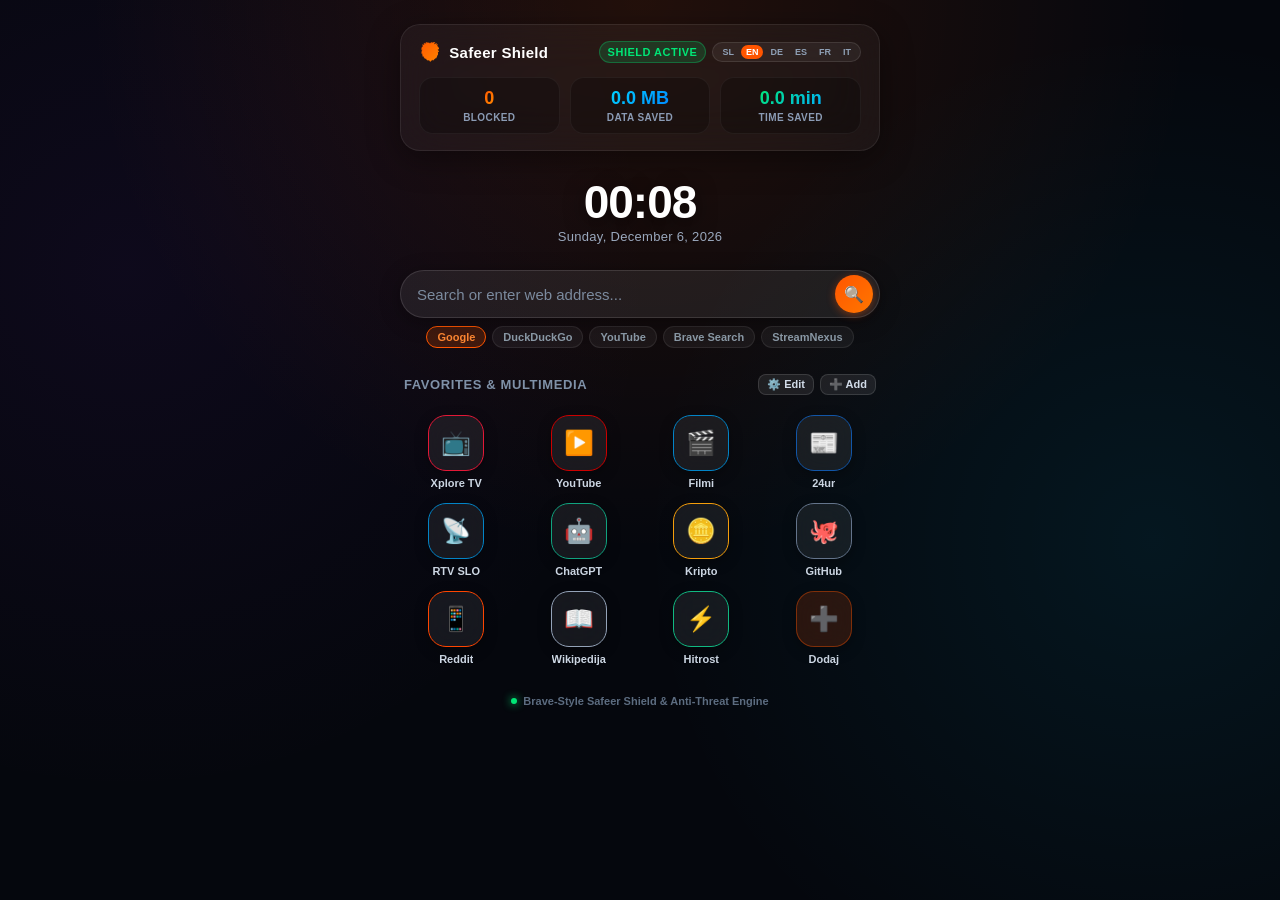
==== assets/brave_home.html @ 80abf590 "fix(security): cancel SSL errors, prevent file access, enforce HTTPS, and ground shield stats" ====
<!DOCTYPE html>
<html lang="sl">
<head>
    <meta charset="UTF-8">
    <meta name="viewport" content="width=device-width, initial-scale=1.0, user-scalable=no">
    <title>Safeer Browser - Začetna stran</title>
    <style>
        * {
            margin: 0;
            padding: 0;
            box-sizing: border-box;
            -webkit-tap-highlight-color: transparent;
            font-family: -apple-system, BlinkMacSystemFont, "Segoe UI", Roboto, Helvetica, Arial, sans-serif;
            user-select: none;
        }

        body {
            background-color: #05070d;
            background-image: 
                radial-gradient(circle at 50% 0%, rgba(255, 85, 0, 0.12) 0%, transparent 50%),
                radial-gradient(circle at 10% 30%, rgba(120, 40, 200, 0.08) 0%, transparent 40%),
                radial-gradient(circle at 90% 60%, rgba(0, 210, 255, 0.08) 0%, transparent 40%);
            color: #ffffff;
            min-height: 100vh;
            display: flex;
            flex-direction: column;
            align-items: center;
            padding: 24px 16px 40px 16px;
            overflow-x: hidden;
        }

        .container {
            width: 100%;
            max-width: 480px;
            display: flex;
            flex-direction: column;
            align-items: center;
            gap: 20px;
        }

        /* 🦁 Brave Shield Privacy Card */
        .shield-card {
            width: 100%;
            background: rgba(255, 255, 255, 0.04);
            backdrop-filter: blur(24px);
            -webkit-backdrop-filter: blur(24px);
            border: 1px solid rgba(255, 255, 255, 0.08);
            border-radius: 20px;
            padding: 16px 18px;
            box-shadow: 0 8px 32px rgba(0, 0, 0, 0.4);
            display: flex;
            flex-direction: column;
            gap: 14px;
        }

        .shield-header {
            display: flex;
            align-items: center;
            justify-content: space-between;
        }

        .shield-title {
            display: flex;
            align-items: center;
            gap: 8px;
            font-size: 15px;
            font-weight: 700;
            letter-spacing: 0.3px;
            color: #ffffff;
        }

        .shield-icon {
            font-size: 18px;
            background: linear-gradient(135deg, #ff5500, #ff8800);
            -webkit-background-clip: text;
            -webkit-text-fill-color: transparent;
        }

        .shield-badge {
            font-size: 11px;
            font-weight: 700;
            padding: 4px 8px;
            border-radius: 12px;
            background: rgba(0, 230, 118, 0.15);
            color: #00e676;
            border: 1px solid rgba(0, 230, 118, 0.3);
            text-transform: uppercase;
            letter-spacing: 0.5px;
        }

        .stats-grid {
            display: grid;
            grid-template-columns: repeat(3, 1fr);
            gap: 10px;
        }

        .stat-box {
            display: flex;
            flex-direction: column;
            align-items: center;
            text-align: center;
            background: rgba(0, 0, 0, 0.25);
            border: 1px solid rgba(255, 255, 255, 0.05);
            border-radius: 14px;
            padding: 10px 6px;
        }

        .stat-val {
            font-size: 18px;
            font-weight: 800;
            line-height: 1.2;
            margin-bottom: 2px;
        }

        .stat-val.ads {
            background: linear-gradient(135deg, #ff5500, #ff9100);
            -webkit-background-clip: text;
            -webkit-text-fill-color: transparent;
        }

        .stat-val.data {
            background: linear-gradient(135deg, #00d2ff, #0088ff);
            -webkit-background-clip: text;
            -webkit-text-fill-color: transparent;
        }

        .stat-val.time {
            background: linear-gradient(135deg, #00e676, #00b0ff);
            -webkit-background-clip: text;
            -webkit-text-fill-color: transparent;
        }

        .stat-lbl {
            font-size: 10px;
            font-weight: 600;
            color: #8b9bb4;
            text-transform: uppercase;
            letter-spacing: 0.4px;
        }

        /* 🕒 Clock & Date Widget */
        .clock-widget {
            display: flex;
            flex-direction: column;
            align-items: center;
            margin: 6px 0;
        }

        .clock-time {
            font-size: 46px;
            font-weight: 800;
            letter-spacing: -1px;
            color: #ffffff;
            text-shadow: 0 4px 20px rgba(0, 0, 0, 0.6);
            line-height: 1.1;
        }

        .clock-date {
            font-size: 13px;
            font-weight: 500;
            color: #9aa8bd;
            text-transform: capitalize;
            letter-spacing: 0.3px;
            margin-top: 2px;
        }

        /* 🔍 Search Widget */
        .search-card {
            width: 100%;
            display: flex;
            flex-direction: column;
            gap: 8px;
        }

        .search-bar-wrapper {
            position: relative;
            width: 100%;
            display: flex;
            align-items: center;
            background: rgba(255, 255, 255, 0.07);
            border: 1px solid rgba(255, 255, 255, 0.12);
            border-radius: 28px;
            padding: 4px 6px 4px 16px;
            box-shadow: 0 4px 20px rgba(0, 0, 0, 0.35);
            transition: all 0.2s ease;
        }

        .search-bar-wrapper:focus-within {
            border-color: #ff5500;
            background: rgba(255, 255, 255, 0.1);
            box-shadow: 0 0 20px rgba(255, 85, 0, 0.35);
        }

        .search-input {
            flex: 1;
            background: transparent;
            border: none;
            outline: none;
            color: #ffffff;
            font-size: 15px;
            font-weight: 500;
            padding: 8px 0;
            user-select: text;
        }

        .search-input::placeholder {
            color: #7b8a9e;
        }

        .search-btn {
            width: 38px;
            height: 38px;
            border-radius: 50%;
            background: linear-gradient(135deg, #ff5500, #ff7700);
            border: none;
            outline: none;
            color: #ffffff;
            font-size: 16px;
            display: flex;
            align-items: center;
            justify-content: center;
            cursor: pointer;
            box-shadow: 0 2px 8px rgba(255, 85, 0, 0.4);
            transition: transform 0.15s ease;
        }

        .search-btn:active {
            transform: scale(0.9);
        }

        .engine-chips {
            display: flex;
            align-items: center;
            justify-content: center;
            gap: 6px;
            flex-wrap: wrap;
        }

        .engine-chip {
            font-size: 11px;
            font-weight: 600;
            padding: 4px 10px;
            border-radius: 14px;
            background: rgba(255, 255, 255, 0.05);
            border: 1px solid rgba(255, 255, 255, 0.08);
            color: #8c9ba8;
            cursor: pointer;
            transition: all 0.15s ease;
        }

        .engine-chip.active {
            background: rgba(255, 85, 0, 0.2);
            border-color: #ff5500;
            color: #ff8833;
        }

        /* ⭐ Top Sites / Speed Dial Grid */
        .section-header {
            width: 100%;
            display: flex;
            align-items: center;
            justify-content: space-between;
            margin-top: 6px;
            padding: 0 4px;
        }

        .section-title {
            font-size: 13px;
            font-weight: 700;
            color: #7f91a8;
            text-transform: uppercase;
            letter-spacing: 0.6px;
        }

        .section-edit-btn {
            font-size: 11px;
            font-weight: 600;
            padding: 3px 8px;
            border-radius: 8px;
            background: rgba(255, 255, 255, 0.08);
            border: 1px solid rgba(255, 255, 255, 0.12);
            color: #d1dbe8;
            cursor: pointer;
            transition: all 0.15s ease;
        }

        .mob-lang-toggle {
            display: flex;
            gap: 2px;
            background: rgba(255, 255, 255, 0.06);
            padding: 2px 4px;
            border-radius: 999px;
            border: 1px solid rgba(255, 255, 255, 0.1);
        }

        .mob-lang-opt {
            font-size: 9px;
            font-weight: 700;
            color: #8fa0b5;
            padding: 2px 5px;
            border-radius: 999px;
            cursor: pointer;
            transition: all 0.15s ease;
        }

        .mob-lang-opt.active {
            background: #ff5500;
            color: #ffffff;
        }

        .section-edit-btn.active {
            background: rgba(255, 85, 0, 0.25);
            border-color: #ff5500;
            color: #ff8833;
        }

        .favorites-grid {
            width: 100%;
            display: grid;
            grid-template-columns: repeat(4, 1fr);
            gap: 14px 10px;
        }

        .favorite-tile {
            display: flex;
            flex-direction: column;
            align-items: center;
            gap: 6px;
            cursor: pointer;
            text-decoration: none;
            transition: transform 0.15s ease;
            position: relative;
        }

        .favorite-tile:active {
            transform: scale(0.92);
        }

        .tile-icon-wrapper {
            position: relative;
            width: 56px;
            height: 56px;
            border-radius: 18px;
            background: rgba(255, 255, 255, 0.06);
            backdrop-filter: blur(16px);
            border: 1px solid rgba(255, 255, 255, 0.1);
            display: flex;
            align-items: center;
            justify-content: center;
            font-size: 24px;
            box-shadow: 0 4px 14px rgba(0, 0, 0, 0.3);
            transition: all 0.2s ease;
        }

        .tile-delete-btn {
            position: absolute;
            top: -6px;
            right: -6px;
            width: 22px;
            height: 22px;
            border-radius: 50%;
            background: #ef4444;
            color: #ffffff;
            font-size: 11px;
            font-weight: 800;
            display: flex;
            align-items: center;
            justify-content: center;
            box-shadow: 0 2px 8px rgba(0, 0, 0, 0.6);
            border: 2px solid #05070d;
            z-index: 10;
        }

        .favorite-tile:hover .tile-icon-wrapper {
            border-color: rgba(255, 255, 255, 0.3);
            background: rgba(255, 255, 255, 0.1);
        }

        .tile-name {
            font-size: 11px;
            font-weight: 600;
            color: #d1dbe8;
            text-align: center;
            white-space: nowrap;
            overflow: hidden;
            text-overflow: ellipsis;
            max-width: 68px;
        }

        /* 🛡️ Footer Security Status */
        .footer-badge {
            margin-top: 10px;
            display: flex;
            align-items: center;
            gap: 6px;
            font-size: 11px;
            font-weight: 600;
            color: #5c6c80;
        }

        .pulse-dot {
            width: 6px;
            height: 6px;
            border-radius: 50%;
            background: #00e676;
            box-shadow: 0 0 8px #00e676;
            animation: pulse 2s infinite;
        }

        @keyframes pulse {
            0% { opacity: 0.4; }
            50% { opacity: 1; }
            100% { opacity: 0.4; }
        }
    </style>
</head>
<body>

<div class="container">

    <!-- 🦁 1. Brave Shield Dashboard Stats -->
    <div class="shield-card">
        <div class="shield-header">
            <div class="shield-title">
                <span class="shield-icon">🦁</span>
                <span>Safeer Shield</span>
            </div>
            <div style="display:flex; align-items:center; gap:6px;">
                <span class="shield-badge" data-i18n="shield_active">Zaščita aktivna</span>
                <div class="mob-lang-toggle">
                    <span class="mob-lang-opt active" data-lang="sl" onclick="setMobileLanguage('sl')">SL</span>
                    <span class="mob-lang-opt" data-lang="en" onclick="setMobileLanguage('en')">EN</span>
                    <span class="mob-lang-opt" data-lang="de" onclick="setMobileLanguage('de')">DE</span>
                    <span class="mob-lang-opt" data-lang="es" onclick="setMobileLanguage('es')">ES</span>
                    <span class="mob-lang-opt" data-lang="fr" onclick="setMobileLanguage('fr')">FR</span>
                    <span class="mob-lang-opt" data-lang="it" onclick="setMobileLanguage('it')">IT</span>
                </div>
            </div>
        </div>
        <div class="stats-grid">
            <div class="stat-box">
                <div class="stat-val ads" id="valAds">0</div>
                <div class="stat-lbl" data-i18n="lbl_blocked">Blokirano</div>
            </div>
            <div class="stat-box">
                <div class="stat-val data" id="valData">0.0 MB</div>
                <div class="stat-lbl" data-i18n="lbl_saved">Prihranek</div>
            </div>
            <div class="stat-box">
                <div class="stat-val time" id="valTime">0.0 min</div>
                <div class="stat-lbl" data-i18n="lbl_time">Prihranjen čas</div>
            </div>
        </div>
    </div>

    <!-- 🕒 2. Clock & Date Widget -->
    <div class="clock-widget">
        <div class="clock-time" id="clockTime">13:15</div>
        <div class="clock-date" id="clockDate">sobota, 29. avgust 2026</div>
    </div>

    <!-- 🔍 3. Omnibox / Search Widget -->
    <div class="search-card">
        <form class="search-bar-wrapper" id="searchForm" onsubmit="return handleSearch(event)">
            <input type="text" class="search-input" id="searchInput" placeholder="Iščite ali vnesite naslov spleta..." autocomplete="off" autocorrect="off">
            <button type="submit" class="search-btn">🔍</button>
        </form>
        <div class="engine-chips">
            <div class="engine-chip active" onclick="setEngine('google', this)">Google</div>
            <div class="engine-chip" onclick="setEngine('duckduckgo', this)">DuckDuckGo</div>
            <div class="engine-chip" onclick="setEngine('youtube', this)">YouTube</div>
            <div class="engine-chip" onclick="setEngine('brave', this)">Brave Search</div>
            <div class="engine-chip" onclick="setEngine('streamnexus', this)">StreamNexus</div>
        </div>
    </div>

    <!-- ⭐ 4. Priljubljene strani in multimedija -->
    <div class="section-header">
        <div class="section-title" data-i18n="fav_title">Priljubljene strani & multimedija</div>
        <div style="display:flex; gap:6px;">
            <button type="button" class="section-edit-btn" id="btnEditFavs" onclick="toggleEditFavorites()" data-i18n="btn_edit">⚙️ Uredi</button>
            <button type="button" class="section-edit-btn" onclick="addNewFavorite()" data-i18n="btn_add">➕ Dodaj</button>
        </div>
    </div>

    <div class="favorites-grid" id="favoritesGrid">
        <!-- Generirano dinamično iz shrambe -->
    </div>

    <!-- 🛡️ Footer -->
    <div class="footer-badge">
        <div class="pulse-dot"></div>
        <span>Brave-Style Safeer Shield & Anti-Threat Engine</span>
    </div>

</div>

<script>
    var currentEngine = 'google';

    function setEngine(engine, el) {
        currentEngine = engine;
        var chips = document.querySelectorAll('.engine-chip');
        chips.forEach(function(c) { c.classList.remove('active'); });
        if (el) el.classList.add('active');
        
        var input = document.getElementById('searchInput');
        if (engine === 'youtube') input.placeholder = 'Išči na YouTube...';
        else if (engine === 'streamnexus') input.placeholder = 'Išči filme in serije...';
        else if (engine === 'duckduckgo') input.placeholder = 'Zasebno iskanje DuckDuckGo...';
        else if (engine === 'brave') input.placeholder = 'Brave Search...';
        else input.placeholder = 'Iščite ali vnesite naslov spleta...';
        input.focus();
    }

    function handleSearch(e) {
        if (e) e.preventDefault();
        var q = document.getElementById('searchInput').value.trim();
        if (!q) return false;

        var targetUrl = '';
        if (q.startsWith('http://') || q.startsWith('https://')) {
            targetUrl = q;
        } else if (q.includes('.') && !q.includes(' ')) {
            targetUrl = 'https://' + q;
        } else {
            if (currentEngine === 'youtube') {
                targetUrl = 'https://m.youtube.com/results?search_query=' + encodeURIComponent(q);
            } else if (currentEngine === 'duckduckgo') {
                targetUrl = 'https://duckduckgo.com/?q=' + encodeURIComponent(q);
            } else if (currentEngine === 'brave') {
                targetUrl = 'https://search.brave.com/search?q=' + encodeURIComponent(q);
            } else if (currentEngine === 'streamnexus') {
                targetUrl = 'https://hydrahd.ws/search/' + encodeURIComponent(q);
            } else {
                targetUrl = 'https://www.google.com/search?q=' + encodeURIComponent(q);
            }
        }
        openUrl(targetUrl);
        return false;
    }

    function openUrl(url) {
        if (window.SafeerBridge && typeof window.SafeerBridge.navigate === 'function') {
            window.SafeerBridge.navigate(url);
        } else {
            window.location.href = url;
        }
    }

    // --- Dynamic Favorites & Multimedia Engine ---
    var isEditFavoritesMode = false;
    var defaultFavoritesList = [
        { title: "Xplore TV", url: "https://www.xploretv.si/livetv", mark: "📺", color: "#e31837" },
        { title: "YouTube", url: "https://www.youtube.com", mark: "▶️", color: "#cc0000" },
        { title: "Filmi", url: "https://hydrahd.ws/", mark: "🎬", color: "#0284c7" },
        { title: "24ur", url: "https://www.24ur.com", mark: "📰", color: "#1256a8" },
        { title: "RTV SLO", url: "https://www.rtvslo.si", mark: "📡", color: "#0284c7" },
        { title: "ChatGPT", url: "https://chatgpt.com", mark: "🤖", color: "#10a37f" },
        { title: "Kripto", url: "https://cryptoquant.com", mark: "🪙", color: "#f59e0b" },
        { title: "GitHub", url: "https://github.com", mark: "🐙", color: "#64748b" },
        { title: "Reddit", url: "https://www.reddit.com", mark: "📱", color: "#ff4500" },
        { title: "Wikipedija", url: "https://sl.wikipedia.org", mark: "📖", color: "#94a3b8" },
        { title: "Hitrost", url: "https://www.speedtest.net", mark: "⚡", color: "#10b981" }
    ];

    function getMobileFavorites() {
        try {
            var raw = localStorage.getItem('safeer_mobile_favs_v2');
            if (raw) {
                var arr = JSON.parse(raw);
                if (Array.isArray(arr) && arr.length > 0) return arr;
            }
        } catch(e) {}
        return defaultFavoritesList;
    }

    function saveMobileFavorites(arr) {
        try {
            localStorage.setItem('safeer_mobile_favs_v2', JSON.stringify(arr));
        } catch(e) {}
        renderFavorites();
    }

    function toggleEditFavorites() {
        isEditFavoritesMode = !isEditFavoritesMode;
        var btn = document.getElementById('btnEditFavs');
        if (btn) {
            btn.textContent = isEditFavoritesMode ? '✓ Končano' : '⚙️ Uredi';
            if (isEditFavoritesMode) btn.classList.add('active');
            else btn.classList.remove('active');
        }
        renderFavorites();
    }

    function renderFavorites() {
        var grid = document.getElementById('favoritesGrid');
        if (!grid) return;
        var list = getMobileFavorites();
        grid.innerHTML = '';

        list.forEach(function(item, index) {
            var tile = document.createElement('div');
            tile.className = 'favorite-tile';
            var col = item.color || '#00d2ff';

            var delHtml = isEditFavoritesMode ? '<div class="tile-delete-btn" onclick="event.stopPropagation(); deleteFavorite(' + index + ')">✕</div>' : '';

            tile.innerHTML = delHtml +
                '<div class="tile-icon-wrapper" style="background: rgba(255, 255, 255, 0.07); border-color: ' + col + ';">' + (item.mark || '🌐') + '</div>' +
                '<div class="tile-name">' + item.title + '</div>';

            tile.onclick = function() {
                if (isEditFavoritesMode) {
                    editFavorite(index);
                } else {
                    openUrl(item.url);
                }
            };
            grid.appendChild(tile);
        });

        // Gumb za dodajanje
        var addTile = document.createElement('div');
        addTile.className = 'favorite-tile';
        addTile.innerHTML = '<div class="tile-icon-wrapper" style="background: rgba(255, 85, 0, 0.15); border-color: rgba(255, 85, 0, 0.4); color: #ff7700;">➕</div><div class="tile-name">Dodaj</div>';
        addTile.onclick = addNewFavorite;
        grid.appendChild(addTile);
    }

    function deleteFavorite(index) {
        var list = getMobileFavorites();
        if (index >= 0 && index < list.length) {
            if (confirm('Želite odstraniti ' + list[index].title + '?')) {
                list.splice(index, 1);
                saveMobileFavorites(list);
            }
        }
    }

    function editFavorite(index) {
        var list = getMobileFavorites();
        if (index >= 0 && index < list.length) {
            var item = list[index];
            var newTitle = prompt('Uredite naziv priljubljene strani:', item.title);
            if (!newTitle) return;
            var newUrl = prompt('Uredite spletni naslov (URL):', item.url);
            if (!newUrl) return;
            var newMark = prompt('Uredite simbol ali emoji:', item.mark || '🌐');

            item.title = newTitle.trim();
            item.url = newUrl.trim();
            item.mark = (newMark || '🌐').trim();
            saveMobileFavorites(list);
        }
    }

    function addNewFavorite() {
        var url = prompt('Vnesite URL spletnega mesta (npr. https://siol.net):', 'https://');
        if (url && url !== 'https://') {
            var name = prompt('Vnesite ime zaznamka:', 'Nova stran');
            if (name) {
                var mark = prompt('Vnesite simbol ali emoji (npr. 📺, 🎬, 📰, ⭐):', '⭐');
                var list = getMobileFavorites();
                list.push({
                    title: name.trim(),
                    url: url.trim(),
                    mark: (mark || '⭐').trim(),
                    color: '#ff5500'
                });
                saveMobileFavorites(list);
            }
        }
    }

    // --- 5. Mobile Internationalization (i18n) ---
    var mobileI18n = {
        sl: {
            locale: "sl-SI",
            shield_active: "Zaščita aktivna",
            lbl_blocked: "Blokirano",
            lbl_saved: "Prihranek",
            lbl_time: "Prihranjen čas",
            search_placeholder: "Iščite ali vnesite naslov spleta...",
            fav_title: "Priljubljene strani & multimedija",
            btn_edit: "⚙️ Uredi",
            btn_done: "✓ Končano",
            btn_add: "➕ Dodaj",
            tile_add: "Dodaj"
        },
        en: {
            locale: "en-US",
            shield_active: "Shield Active",
            lbl_blocked: "Blocked",
            lbl_saved: "Data Saved",
            lbl_time: "Time Saved",
            search_placeholder: "Search or enter web address...",
            fav_title: "Favorites & Multimedia",
            btn_edit: "⚙️ Edit",
            btn_done: "✓ Done",
            btn_add: "➕ Add",
            tile_add: "Add"
        },
        de: {
            locale: "de-DE",
            shield_active: "Schutz Aktiv",
            lbl_blocked: "Blockiert",
            lbl_saved: "Gespart",
            lbl_time: "Zeit Erspart",
            search_placeholder: "Suchen oder Adresse eingeben...",
            fav_title: "Favoriten & Multimedia",
            btn_edit: "⚙️ Bearbeiten",
            btn_done: "✓ Fertig",
            btn_add: "➕ Hinzufügen",
            tile_add: "Neu"
        },
        es: {
            locale: "es-ES",
            shield_active: "Escudo Activo",
            lbl_blocked: "Bloqueado",
            lbl_saved: "Ahorro",
            lbl_time: "Tiempo Ahorrado",
            search_placeholder: "Buscar o escribir dirección...",
            fav_title: "Favoritos y Multimedia",
            btn_edit: "⚙️ Editar",
            btn_done: "✓ Listo",
            btn_add: "➕ Añadir",
            tile_add: "Añadir"
        },
        fr: {
            locale: "fr-FR",
            shield_active: "Bouclier Actif",
            lbl_blocked: "Bloqué",
            lbl_saved: "Économie",
            lbl_time: "Temps Gagné",
            search_placeholder: "Rechercher ou entrer une adresse...",
            fav_title: "Favoris & Multimédia",
            btn_edit: "⚙️ Modifier",
            btn_done: "✓ Terminé",
            btn_add: "➕ Ajouter",
            tile_add: "Ajouter"
        },
        it: {
            locale: "it-IT",
            shield_active: "Protezione Attiva",
            lbl_blocked: "Bloccato",
            lbl_saved: "Risparmio",
            lbl_time: "Tempo Risparmiato",
            search_placeholder: "Cerca o inserisci un indirizzo...",
            fav_title: "Preferiti e Multimedia",
            btn_edit: "⚙️ Modifica",
            btn_done: "✓ Fatto",
            btn_add: "➕ Aggiungi",
            tile_add: "Aggiungi"
        }
    };

    var currentMobLang = 'sl';

    function detectMobileLanguage() {
        try {
            var raw = localStorage.getItem('safeer_mob_lang');
            if (raw && mobileI18n[raw]) return raw;
            var nav = (navigator.language || navigator.userLanguage || '').substring(0, 2).toLowerCase();
            if (mobileI18n[nav]) return nav;
        } catch(e) {}
        return 'sl';
    }

    function setMobileLanguage(lang) {
        if (!mobileI18n[lang]) lang = 'en';
        currentMobLang = lang;
        try {
            localStorage.setItem('safeer_mob_lang', lang);
        } catch(e) {}

        var dict = mobileI18n[lang];
        document.querySelectorAll('[data-i18n]').forEach(function(el) {
            var key = el.getAttribute('data-i18n');
            if (dict[key]) el.textContent = dict[key];
        });

        var input = document.getElementById('searchInput');
        if (input && dict.search_placeholder) {
            input.placeholder = dict.search_placeholder;
        }

        document.querySelectorAll('.mob-lang-opt').forEach(function(opt) {
            opt.classList.toggle('active', opt.getAttribute('data-lang') === lang);
        });

        var btnEdit = document.getElementById('btnEditFavs');
        if (btnEdit) {
            btnEdit.textContent = isEditFavoritesMode ? dict.btn_done : dict.btn_edit;
        }

        updateClock();
    }

    // Posodobi uro in datum v izbranem jeziku
    function updateClock() {
        var now = new Date();
        var hrs = String(now.getHours()).padStart(2, '0');
        var mins = String(now.getMinutes()).padStart(2, '0');
        document.getElementById('clockTime').textContent = hrs + ':' + mins;

        var dict = mobileI18n[currentMobLang] || mobileI18n.sl;
        var options = { weekday: 'long', year: 'numeric', month: 'long', day: 'numeric' };
        var dateStr = now.toLocaleDateString(dict.locale || 'sl-SI', options);
        document.getElementById('clockDate').textContent = dateStr;
    }

    // Posodobi statistiko Safeer Shielda
    function updateStats() {
        try {
            if (window.SafeerBridge && typeof window.SafeerBridge.getStats === 'function') {
                var jsonStr = window.SafeerBridge.getStats();
                var s = JSON.parse(jsonStr);
                document.getElementById('valAds').textContent = s.ads.toLocaleString('sl-SI');
                document.getElementById('valData').textContent = s.dataMb;
                document.getElementById('valTime').textContent = s.timeMin;
            }
        } catch(e) {}
    }

    setInterval(updateClock, 1000);
    setInterval(updateStats, 2000);
    renderFavorites();
    setMobileLanguage(detectMobileLanguage());
    updateStats();
</script>

</body>
</html>
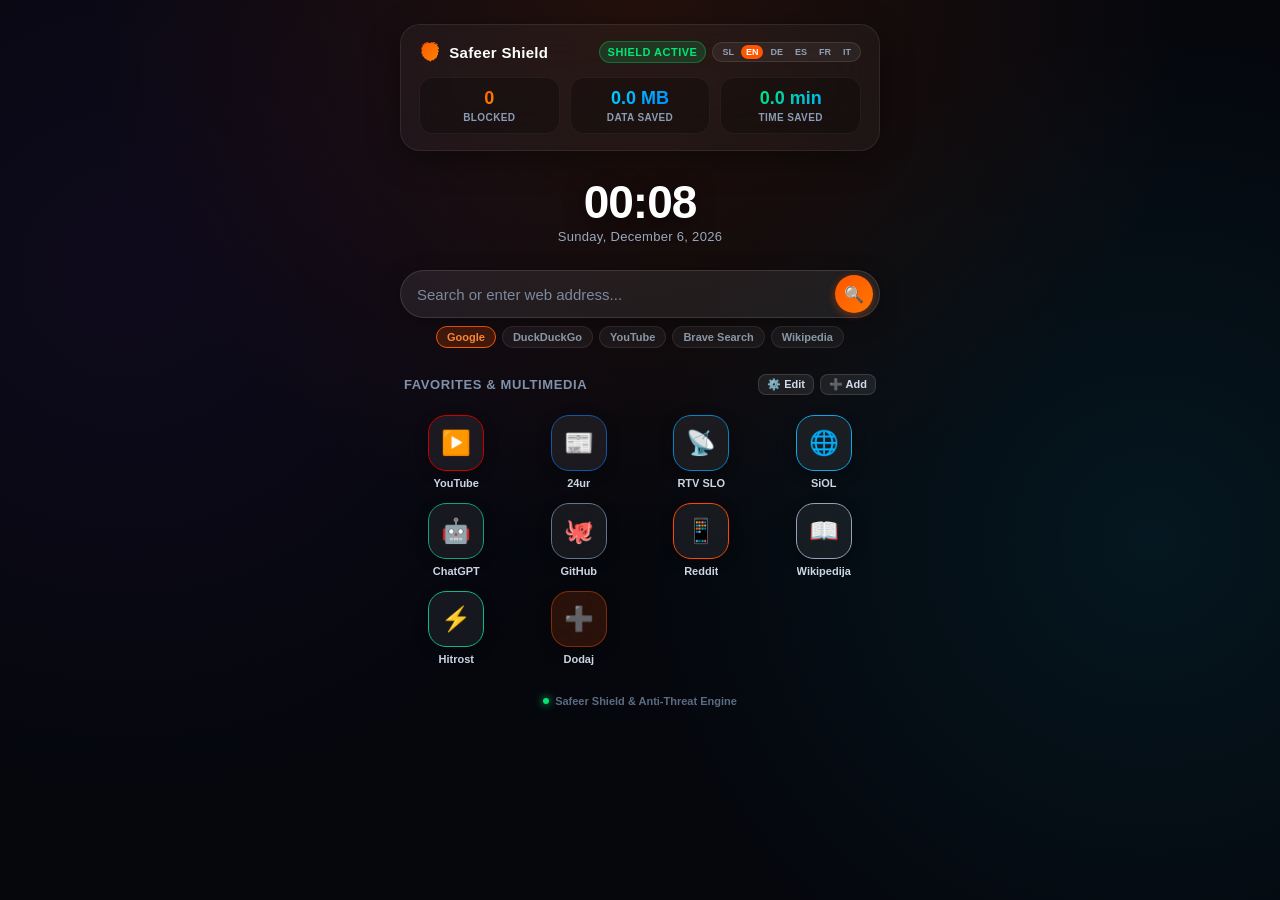
==== commit 7ae3eed5: "feat(security): production release v1.0.1 - package migration, zero-ad YouTube, battery & threat shi" ====
--- a/assets/brave_home.html
+++ b/assets/brave_home.html
@@ -470,7 +470,7 @@
             <div class="engine-chip" onclick="setEngine('duckduckgo', this)">DuckDuckGo</div>
             <div class="engine-chip" onclick="setEngine('youtube', this)">YouTube</div>
             <div class="engine-chip" onclick="setEngine('brave', this)">Brave Search</div>
-            <div class="engine-chip" onclick="setEngine('streamnexus', this)">StreamNexus</div>
+            <div class="engine-chip" onclick="setEngine('wikipedia', this)">Wikipedia</div>
         </div>
     </div>
 
@@ -490,7 +490,7 @@
     <!-- 🛡️ Footer -->
     <div class="footer-badge">
         <div class="pulse-dot"></div>
-        <span>Brave-Style Safeer Shield & Anti-Threat Engine</span>
+        <span>Safeer Shield & Anti-Threat Engine</span>
     </div>
 
 </div>
@@ -506,7 +506,7 @@
         
         var input = document.getElementById('searchInput');
         if (engine === 'youtube') input.placeholder = 'Išči na YouTube...';
-        else if (engine === 'streamnexus') input.placeholder = 'Išči filme in serije...';
+        else if (engine === 'wikipedia') input.placeholder = 'Išči v Wikipediji...';
         else if (engine === 'duckduckgo') input.placeholder = 'Zasebno iskanje DuckDuckGo...';
         else if (engine === 'brave') input.placeholder = 'Brave Search...';
         else input.placeholder = 'Iščite ali vnesite naslov spleta...';
@@ -530,8 +530,8 @@
                 targetUrl = 'https://duckduckgo.com/?q=' + encodeURIComponent(q);
             } else if (currentEngine === 'brave') {
                 targetUrl = 'https://search.brave.com/search?q=' + encodeURIComponent(q);
-            } else if (currentEngine === 'streamnexus') {
-                targetUrl = 'https://hydrahd.ws/search/' + encodeURIComponent(q);
+            } else if (currentEngine === 'wikipedia') {
+                targetUrl = 'https://sl.wikipedia.org/w/index.php?search=' + encodeURIComponent(q);
             } else {
                 targetUrl = 'https://www.google.com/search?q=' + encodeURIComponent(q);
             }
@@ -551,13 +551,11 @@
     // --- Dynamic Favorites & Multimedia Engine ---
     var isEditFavoritesMode = false;
     var defaultFavoritesList = [
-        { title: "Xplore TV", url: "https://www.xploretv.si/livetv", mark: "📺", color: "#e31837" },
         { title: "YouTube", url: "https://www.youtube.com", mark: "▶️", color: "#cc0000" },
-        { title: "Filmi", url: "https://hydrahd.ws/", mark: "🎬", color: "#0284c7" },
         { title: "24ur", url: "https://www.24ur.com", mark: "📰", color: "#1256a8" },
         { title: "RTV SLO", url: "https://www.rtvslo.si", mark: "📡", color: "#0284c7" },
+        { title: "SiOL", url: "https://siol.net", mark: "🌐", color: "#0ea5e9" },
         { title: "ChatGPT", url: "https://chatgpt.com", mark: "🤖", color: "#10a37f" },
-        { title: "Kripto", url: "https://cryptoquant.com", mark: "🪙", color: "#f59e0b" },
         { title: "GitHub", url: "https://github.com", mark: "🐙", color: "#64748b" },
         { title: "Reddit", url: "https://www.reddit.com", mark: "📱", color: "#ff4500" },
         { title: "Wikipedija", url: "https://sl.wikipedia.org", mark: "📖", color: "#94a3b8" },
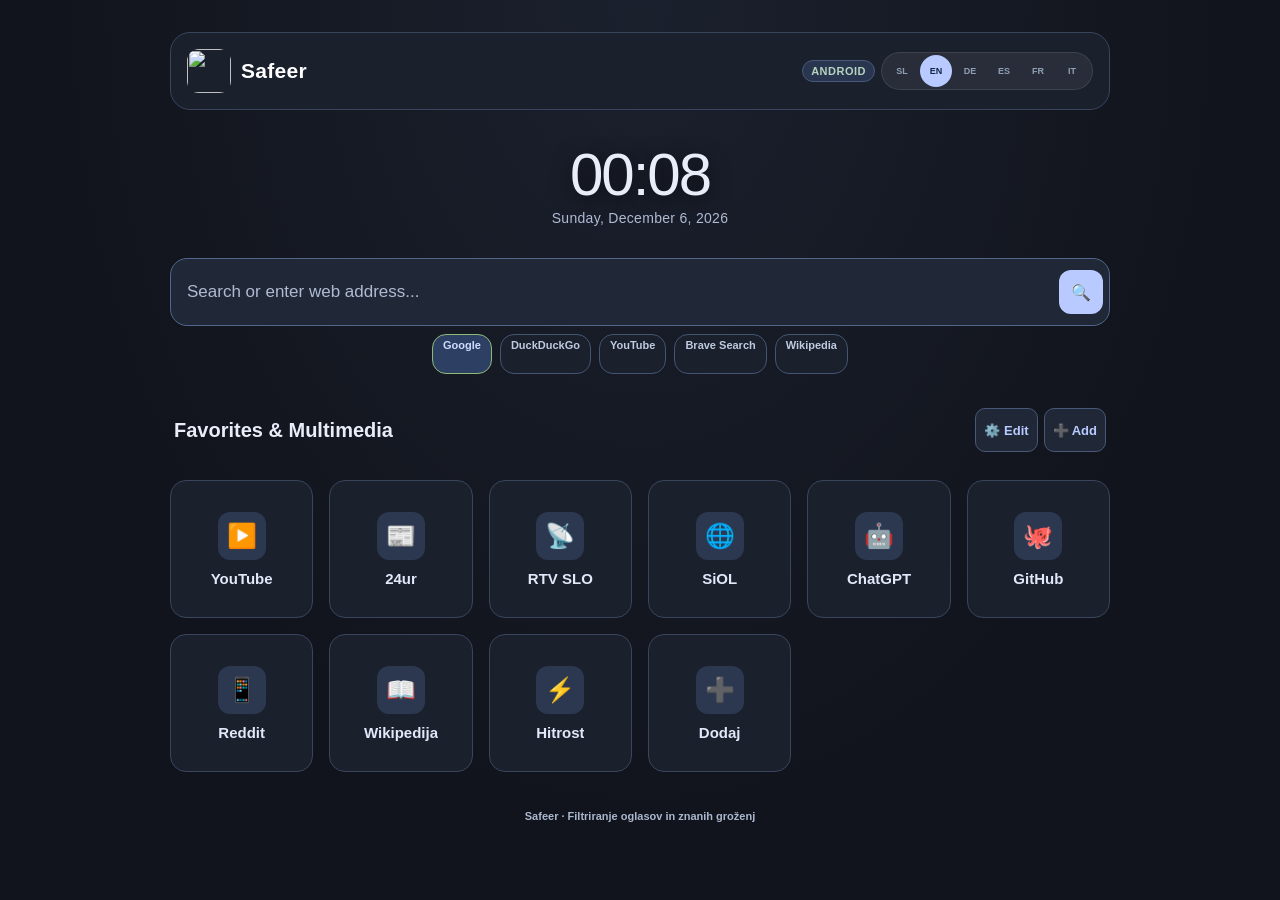
==== commit 8ff519e2: "feat(mobile): refresh branding, home tiles, and dark slate theme for v1.0.10" ====
--- a/assets/brave_home.html
+++ b/assets/brave_home.html
@@ -2,7 +2,7 @@
 <html lang="sl">
 <head>
     <meta charset="UTF-8">
-    <meta name="viewport" content="width=device-width, initial-scale=1.0, user-scalable=no">
+    <meta name="viewport" content="width=device-width, initial-scale=1.0">
     <title>Safeer Browser - Začetna stran</title>
     <style>
         * {
@@ -413,6 +413,7 @@
             100% { opacity: 0.4; }
         }
     </style>
+<link rel="stylesheet" href="safeer-home.css">
 </head>
 <body>
 
@@ -422,11 +423,11 @@
     <div class="shield-card">
         <div class="shield-header">
             <div class="shield-title">
-                <span class="shield-icon">🦁</span>
-                <span>Safeer Shield</span>
+                <img class="safeer-logo" src="safeer-mark.png" width="44" height="44" alt="">
+                <span>Safeer</span>
             </div>
             <div style="display:flex; align-items:center; gap:6px;">
-                <span class="shield-badge" data-i18n="shield_active">Zaščita aktivna</span>
+                <span class="shield-badge">Android</span>
                 <div class="mob-lang-toggle">
                     <span class="mob-lang-opt active" data-lang="sl" onclick="setMobileLanguage('sl')">SL</span>
                     <span class="mob-lang-opt" data-lang="en" onclick="setMobileLanguage('en')">EN</span>
@@ -437,20 +438,6 @@
                 </div>
             </div>
         </div>
-        <div class="stats-grid">
-            <div class="stat-box">
-                <div class="stat-val ads" id="valAds">0</div>
-                <div class="stat-lbl" data-i18n="lbl_blocked">Blokirano</div>
-            </div>
-            <div class="stat-box">
-                <div class="stat-val data" id="valData">0.0 MB</div>
-                <div class="stat-lbl" data-i18n="lbl_saved">Prihranek</div>
-            </div>
-            <div class="stat-box">
-                <div class="stat-val time" id="valTime">0.0 min</div>
-                <div class="stat-lbl" data-i18n="lbl_time">Prihranjen čas</div>
-            </div>
-        </div>
     </div>
 
     <!-- 🕒 2. Clock & Date Widget -->
@@ -462,7 +449,7 @@
     <!-- 🔍 3. Omnibox / Search Widget -->
     <div class="search-card">
         <form class="search-bar-wrapper" id="searchForm" onsubmit="return handleSearch(event)">
-            <input type="text" class="search-input" id="searchInput" placeholder="Iščite ali vnesite naslov spleta..." autocomplete="off" autocorrect="off">
+            <input type="text" class="search-input" id="searchInput" aria-label="Išči ali vnesi naslov" enterkeyhint="go" placeholder="Iščite ali vnesite naslov spleta..." autocomplete="off" autocorrect="off">
             <button type="submit" class="search-btn">🔍</button>
         </form>
         <div class="engine-chips">
@@ -476,7 +463,7 @@
 
     <!-- ⭐ 4. Priljubljene strani in multimedija -->
     <div class="section-header">
-        <div class="section-title" data-i18n="fav_title">Priljubljene strani & multimedija</div>
+        <div class="section-title" data-i18n="fav_title">Tvoje priljubljene strani</div>
         <div style="display:flex; gap:6px;">
             <button type="button" class="section-edit-btn" id="btnEditFavs" onclick="toggleEditFavorites()" data-i18n="btn_edit">⚙️ Uredi</button>
             <button type="button" class="section-edit-btn" onclick="addNewFavorite()" data-i18n="btn_add">➕ Dodaj</button>
@@ -490,7 +477,7 @@
     <!-- 🛡️ Footer -->
     <div class="footer-badge">
         <div class="pulse-dot"></div>
-        <span>Safeer Shield & Anti-Threat Engine</span>
+        <span>Safeer · Filtriranje oglasov in znanih groženj</span>
     </div>
 
 </div>
@@ -541,11 +528,16 @@
     }
 
     function openUrl(url) {
+        if (!url) return;
         if (window.SafeerBridge && typeof window.SafeerBridge.navigate === 'function') {
-            window.SafeerBridge.navigate(url);
-        } else {
-            window.location.href = url;
-        }
+            try {
+                window.SafeerBridge.navigate(url);
+                return;
+            } catch (err) {
+                console.error('SafeerBridge navigate error:', err);
+            }
+        }
+        window.location.href = url;
     }
 
     // --- Dynamic Favorites & Multimedia Engine ---
@@ -598,16 +590,26 @@
         grid.innerHTML = '';
 
         list.forEach(function(item, index) {
-            var tile = document.createElement('div');
+            var tile = document.createElement('button');
+            tile.type = 'button';
             tile.className = 'favorite-tile';
-            var col = item.color || '#00d2ff';
-
-            var delHtml = isEditFavoritesMode ? '<div class="tile-delete-btn" onclick="event.stopPropagation(); deleteFavorite(' + index + ')">✕</div>' : '';
-
-            tile.innerHTML = delHtml +
-                '<div class="tile-icon-wrapper" style="background: rgba(255, 255, 255, 0.07); border-color: ' + col + ';">' + (item.mark || '🌐') + '</div>' +
-                '<div class="tile-name">' + item.title + '</div>';
-
+            var mark = document.createElement('span');
+            mark.className = 'tile-icon-wrapper';
+            mark.textContent = item.mark || '🌐';
+            var label = document.createElement('span');
+            label.className = 'tile-name';
+            label.textContent = item.title;
+            tile.appendChild(mark); tile.appendChild(label);
+            if (isEditFavoritesMode) {
+                // Keep delete separate from the shortcut button (no nested buttons).
+                var wrap = document.createElement('div');
+                wrap.className = 'favorite-edit-wrap';
+                var del = document.createElement('button');
+                del.type = 'button'; del.className = 'tile-delete-btn';
+                del.textContent = '✕'; del.setAttribute('aria-label', 'Odstrani ' + item.title);
+                del.onclick = function(e) { e.stopPropagation(); deleteFavorite(index); };
+                wrap.appendChild(tile); wrap.appendChild(del); grid.appendChild(wrap);
+            }
             tile.onclick = function() {
                 if (isEditFavoritesMode) {
                     editFavorite(index);
@@ -615,11 +617,12 @@
                     openUrl(item.url);
                 }
             };
-            grid.appendChild(tile);
+            if (!isEditFavoritesMode) grid.appendChild(tile);
         });
 
         // Gumb za dodajanje
-        var addTile = document.createElement('div');
+        var addTile = document.createElement('button');
+        addTile.type = 'button';
         addTile.className = 'favorite-tile';
         addTile.innerHTML = '<div class="tile-icon-wrapper" style="background: rgba(255, 85, 0, 0.15); border-color: rgba(255, 85, 0, 0.4); color: #ff7700;">➕</div><div class="tile-name">Dodaj</div>';
         addTile.onclick = addNewFavorite;
@@ -674,19 +677,21 @@
     // --- 5. Mobile Internationalization (i18n) ---
     var mobileI18n = {
         sl: {
+            lbl_threats: "Blokirane grožnje",
             locale: "sl-SI",
             shield_active: "Zaščita aktivna",
             lbl_blocked: "Blokirano",
             lbl_saved: "Prihranek",
             lbl_time: "Prihranjen čas",
             search_placeholder: "Iščite ali vnesite naslov spleta...",
-            fav_title: "Priljubljene strani & multimedija",
+            fav_title: "Tvoje priljubljene strani",
             btn_edit: "⚙️ Uredi",
             btn_done: "✓ Končano",
             btn_add: "➕ Dodaj",
             tile_add: "Dodaj"
         },
         en: {
+            lbl_threats: "Threats blocked",
             locale: "en-US",
             shield_active: "Shield Active",
             lbl_blocked: "Blocked",
@@ -700,6 +705,7 @@
             tile_add: "Add"
         },
         de: {
+            lbl_threats: "Blockierte Bedrohungen",
             locale: "de-DE",
             shield_active: "Schutz Aktiv",
             lbl_blocked: "Blockiert",
@@ -713,6 +719,7 @@
             tile_add: "Neu"
         },
         es: {
+            lbl_threats: "Amenazas bloqueadas",
             locale: "es-ES",
             shield_active: "Escudo Activo",
             lbl_blocked: "Bloqueado",
@@ -726,6 +733,7 @@
             tile_add: "Añadir"
         },
         fr: {
+            lbl_threats: "Menaces bloquées",
             locale: "fr-FR",
             shield_active: "Bouclier Actif",
             lbl_blocked: "Bloqué",
@@ -739,6 +747,7 @@
             tile_add: "Ajouter"
         },
         it: {
+            lbl_threats: "Minacce bloccate",
             locale: "it-IT",
             shield_active: "Protezione Attiva",
             lbl_blocked: "Bloccato",
@@ -815,17 +824,16 @@
                 var jsonStr = window.SafeerBridge.getStats();
                 var s = JSON.parse(jsonStr);
                 document.getElementById('valAds').textContent = s.ads.toLocaleString('sl-SI');
-                document.getElementById('valData').textContent = s.dataMb;
-                document.getElementById('valTime').textContent = s.timeMin;
+                document.getElementById('valThreats').textContent = Number(s.threats || 0).toLocaleString('sl-SI');
             }
         } catch(e) {}
     }
 
     setInterval(updateClock, 1000);
-    setInterval(updateStats, 2000);
+
     renderFavorites();
     setMobileLanguage(detectMobileLanguage());
-    updateStats();
+
 </script>
 
 </body>
--- a/assets/safeer-home.css
+++ b/assets/safeer-home.css
@@ -0,0 +1,10 @@
+
+body{background:#11141c;background-image:radial-gradient(ellipse at 50% 0,rgba(150,177,255,.08),transparent 65%);color:#e8edf9;padding:22px 18px 32px}.container{max-width:940px;gap:22px}
+.shield-card{background:#1b202d;border-color:#39455d;backdrop-filter:none;-webkit-backdrop-filter:none;box-shadow:none;padding:16px;border-radius:20px}.shield-header{flex-wrap:wrap;gap:14px}.shield-header>div:last-child{flex-wrap:wrap}.shield-title{font-size:21px;gap:10px;font-weight:650}.safeer-logo{border-radius:12px}.shield-badge{color:#b5d4bd;background:#2a3650;border:1px solid #475878}.mob-lang-toggle{flex-wrap:wrap}.mob-lang-opt{min-width:32px;min-height:32px;display:inline-flex;justify-content:center;align-items:center}.mob-lang-opt.active{background:#b8caff;color:#142447}.stats-grid{grid-template-columns:1fr 1fr;border-top:1px solid #39455d;padding-top:14px;gap:12px}.stat-val.ads,.stat-val.data{color:#b8caff;font-size:23px}.stat-lbl{color:#afbbd3;font-size:12px}
+.clock-widget{padding:8px 0}.clock-time{font-size:48px;font-weight:350;letter-spacing:-2px;color:#e8edf9;background:none;-webkit-text-fill-color:#e8edf9}.clock-date{color:#afbbd3;font-size:14px}
+.search-bar-wrapper{min-height:60px;border-radius:17px;background:#202737;border:1px solid #52668c;box-shadow:none}.search-bar-wrapper:focus-within{border-color:#b8caff;box-shadow:0 0 0 3px #b8caff22}.search-input{min-width:0;font-size:17px;user-select:text}.search-input::placeholder{color:#afbbd3}.search-btn{background:#b8caff;color:#142447;border-radius:12px;min-width:44px;min-height:44px}.engine-chips{flex-wrap:wrap;gap:8px}.engine-chip{min-height:40px;background:#1b202d;border-color:#435571;color:#becbe0}.engine-chip.active{background:#2d4064;color:#cfdbff;border-color:#8fba76}
+.section-header{gap:12px;flex-wrap:wrap}.section-title{color:#e8edf9;font-size:16px}.section-edit-btn{min-height:44px;background:#202737;color:#b8caff;border:1px solid #475878;border-radius:10px;font-size:13px}.favorites-grid{width:100%;grid-template-columns:repeat(3,minmax(0,1fr));gap:12px}.favorite-tile{font:inherit;color:#e8edf9;background:#1b202d;border:1px solid #39455d;border-radius:16px;padding:14px 6px;min-width:0;min-height:108px;display:flex;flex-direction:column;align-items:center;justify-content:center;gap:10px}.tile-icon-wrapper{width:40px;height:40px;background:#2c3850!important;border:0!important;box-shadow:none;color:#b8caff!important;font-size:24px;border-radius:12px}.tile-name{max-width:100%;font-size:12px;color:#e0e8fa;overflow-wrap:anywhere}.favorite-edit-wrap{position:relative;min-width:0}.favorite-edit-wrap>.favorite-tile{width:100%;height:100%}.tile-delete-btn{min-width:40px;min-height:40px;z-index:2}.footer-badge{background:transparent;color:#aab8ce;border:0;font-size:11px;text-align:center}.pulse-dot{display:none}button:focus-visible,a:focus-visible{outline:3px solid #b8caff;outline-offset:3px}
+@media(min-width:600px){body{padding:32px}.container{gap:28px}.shield-header{flex-wrap:nowrap}.stats-grid{display:flex;gap:44px}.stat-box{text-align:left}.clock-time{font-size:60px}.favorites-grid{grid-template-columns:repeat(4,minmax(0,1fr));gap:16px}.favorite-tile{min-height:138px}.tile-name{font-size:15px}.tile-icon-wrapper{width:48px;height:48px}.search-bar-wrapper{min-height:68px}.section-title{font-size:20px}}
+@media(min-width:840px){.favorites-grid{grid-template-columns:repeat(6,minmax(0,1fr))}}
+@media(prefers-reduced-motion:reduce){*{animation:none!important;transition:none!important}}
+.search-btn{box-shadow:none}.section-title{text-transform:none;letter-spacing:0}.clock-widget{margin:0;padding:4px 0}.clock-time{font-weight:400}
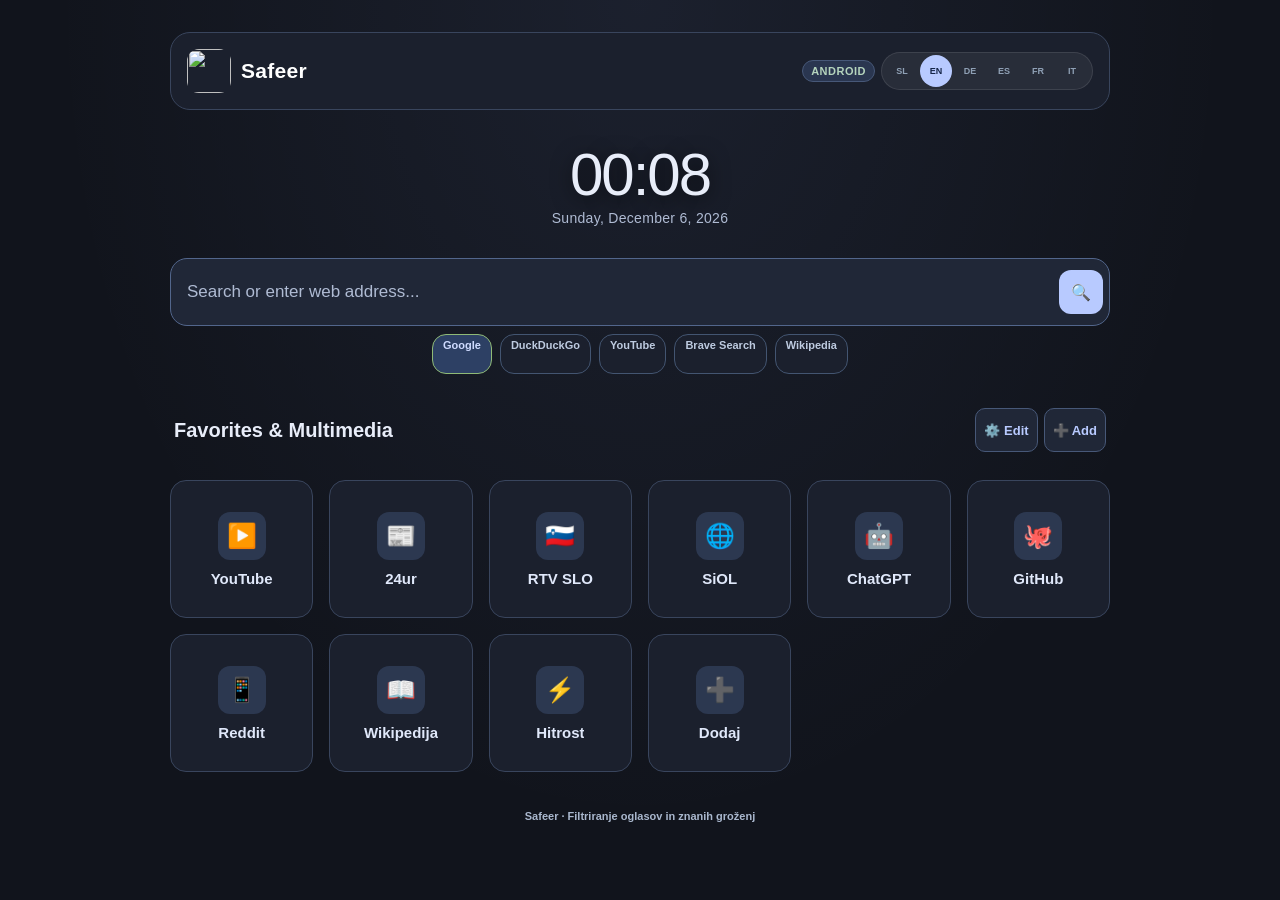
==== commit 9bd34c66: "feat(security): fake online bank warning, list agent and signed threat feed (1.0.12-1.0.14) - 1.0.14" ====
--- a/assets/brave_home.html
+++ b/assets/brave_home.html
@@ -545,7 +545,7 @@
     var defaultFavoritesList = [
         { title: "YouTube", url: "https://www.youtube.com", mark: "▶️", color: "#cc0000" },
         { title: "24ur", url: "https://www.24ur.com", mark: "📰", color: "#1256a8" },
-        { title: "RTV SLO", url: "https://www.rtvslo.si", mark: "📡", color: "#0284c7" },
+        { title: "RTV SLO", url: "https://www.rtvslo.si/", mark: "🇸🇮", color: "#0284c7" },
         { title: "SiOL", url: "https://siol.net", mark: "🌐", color: "#0ea5e9" },
         { title: "ChatGPT", url: "https://chatgpt.com", mark: "🤖", color: "#10a37f" },
         { title: "GitHub", url: "https://github.com", mark: "🐙", color: "#64748b" },
@@ -559,7 +559,22 @@
             var raw = localStorage.getItem('safeer_mobile_favs_v2');
             if (raw) {
                 var arr = JSON.parse(raw);
-                if (Array.isArray(arr) && arr.length > 0) return arr;
+                if (Array.isArray(arr) && arr.length > 0) {
+                    var modified = false;
+                    arr.forEach(function(item) {
+                        if (item.title === 'RTV SLO' || (item.url && item.url.indexOf('rtvslo.si') !== -1)) {
+                            if (item.url !== 'https://www.rtvslo.si/' || item.mark !== '🇸🇮') {
+                                item.url = 'https://www.rtvslo.si/';
+                                item.mark = '🇸🇮';
+                                modified = true;
+                            }
+                        }
+                    });
+                    if (modified) {
+                        localStorage.setItem('safeer_mobile_favs_v2', JSON.stringify(arr));
+                    }
+                    return arr;
+                }
             }
         } catch(e) {}
         return defaultFavoritesList;
@@ -829,10 +844,30 @@
         } catch(e) {}
     }
 
+    // Brave način (Brave Shield stil ali minimalistični način)
+    window.setBraveMode = function(enabled) {
+        try {
+            var shieldCard = document.querySelector('.shield-card');
+            if (shieldCard) {
+                shieldCard.style.display = enabled ? 'flex' : 'none';
+            }
+        } catch(e) {}
+    };
+
+    function checkBraveMode() {
+        try {
+            if (window.SafeerBridge && typeof window.SafeerBridge.isBraveMode === 'function') {
+                var isBrave = window.SafeerBridge.isBraveMode();
+                window.setBraveMode(isBrave);
+            }
+        } catch(e) {}
+    }
+
     setInterval(updateClock, 1000);
 
     renderFavorites();
     setMobileLanguage(detectMobileLanguage());
+    checkBraveMode();
 
 </script>
 
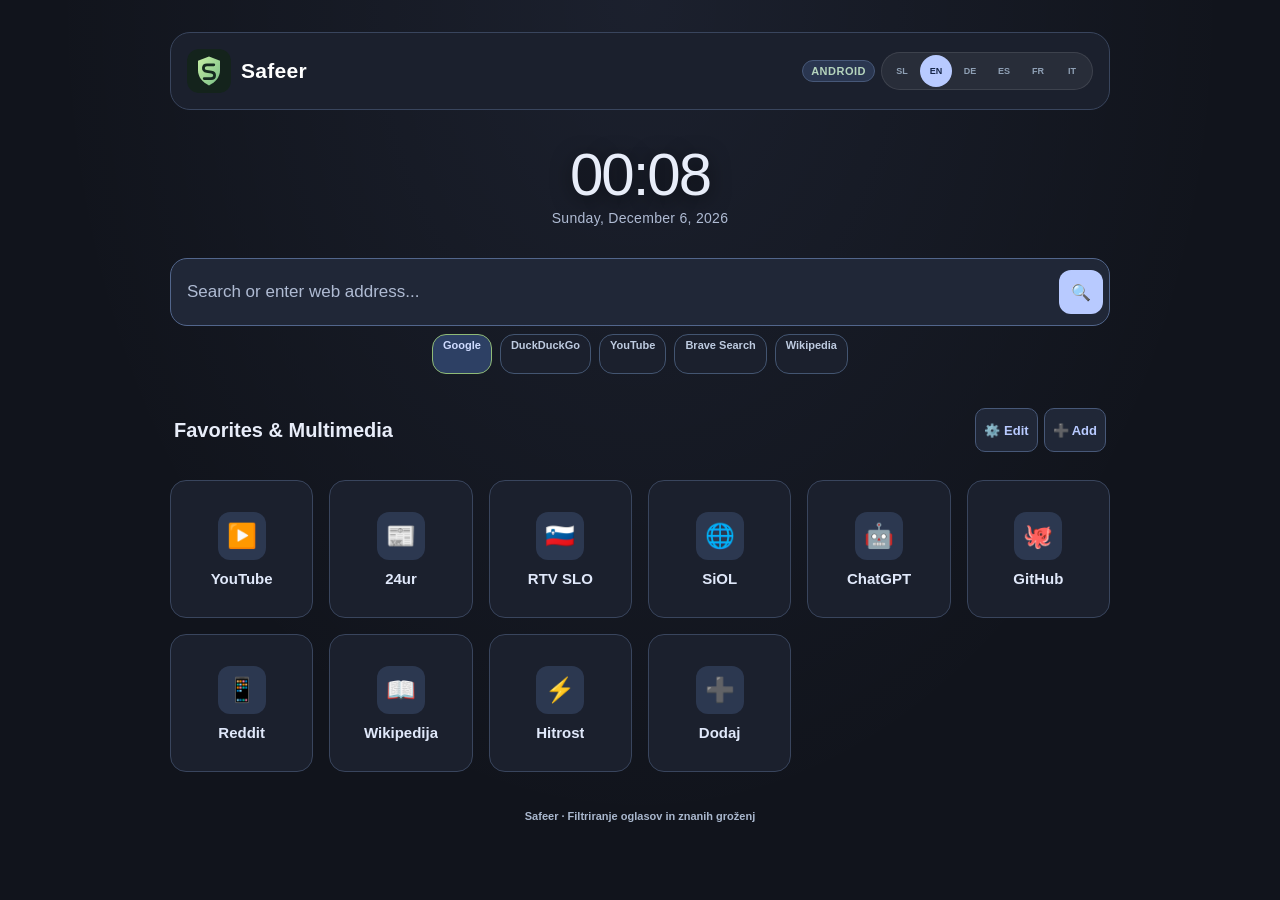
==== commit 6c275700: "fix(home): logo from the tracked SVG mark brave_home.html referenced safeer-mark.png, which .gitigno" ====
--- a/assets/brave_home.html
+++ b/assets/brave_home.html
@@ -423,7 +423,7 @@
     <div class="shield-card">
         <div class="shield-header">
             <div class="shield-title">
-                <img class="safeer-logo" src="safeer-mark.png" width="44" height="44" alt="">
+                <img class="safeer-logo" src="safeer-mark.svg" width="44" height="44" alt="">
                 <span>Safeer</span>
             </div>
             <div style="display:flex; align-items:center; gap:6px;">
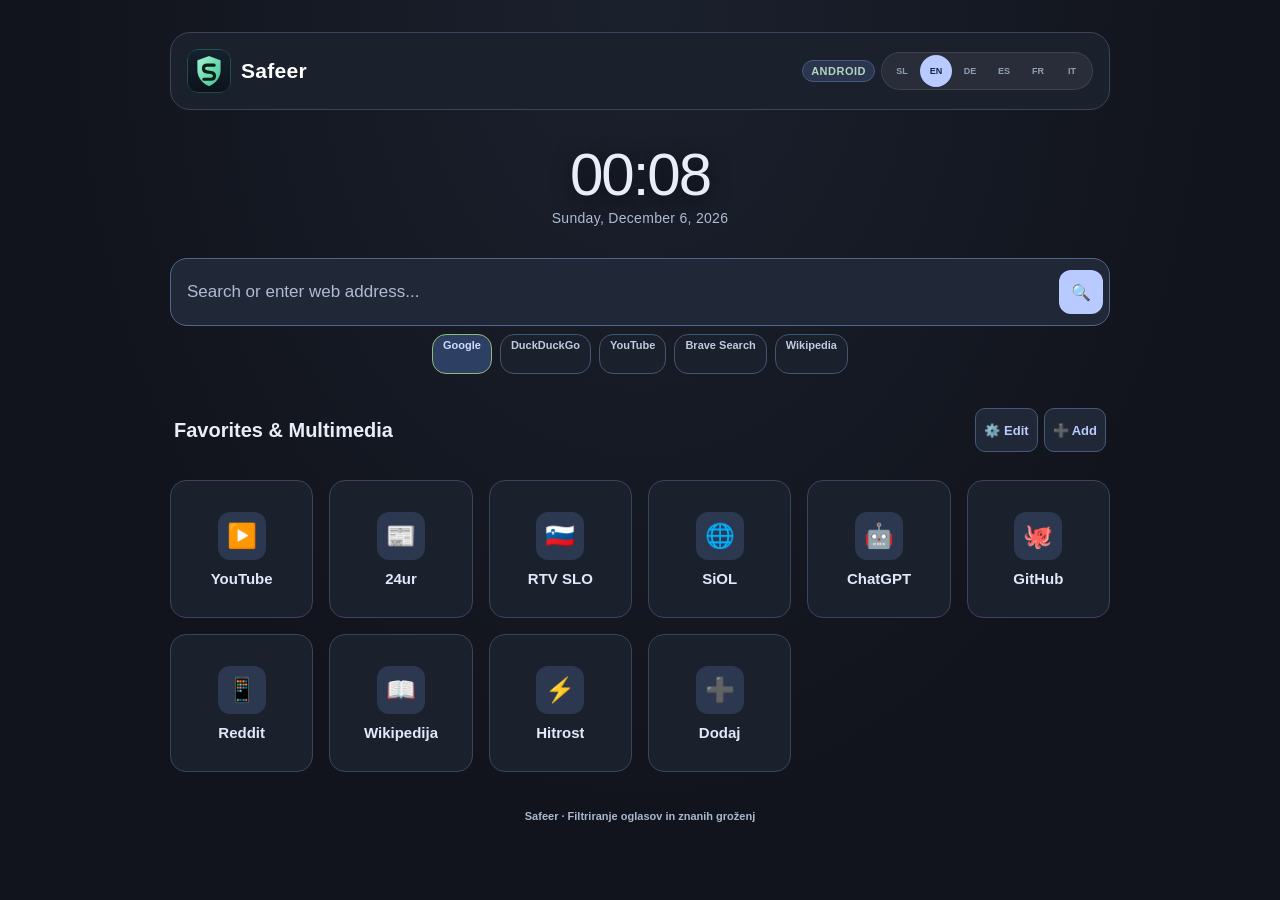
==== commit bbf5df98: "Zacetna stran govori jezik aplikacije, privzeto anglescino" ====
--- a/assets/brave_home.html
+++ b/assets/brave_home.html
@@ -786,7 +786,8 @@
             var nav = (navigator.language || navigator.userLanguage || '').substring(0, 2).toLowerCase();
             if (mobileI18n[nav]) return nav;
         } catch(e) {}
-        return 'sl';
+        /* Zadnja moznost je anglescina: izdelek je javen in ne predpostavlja Slovenije. */
+        return 'en';
     }
 
     function setMobileLanguage(lang) {
